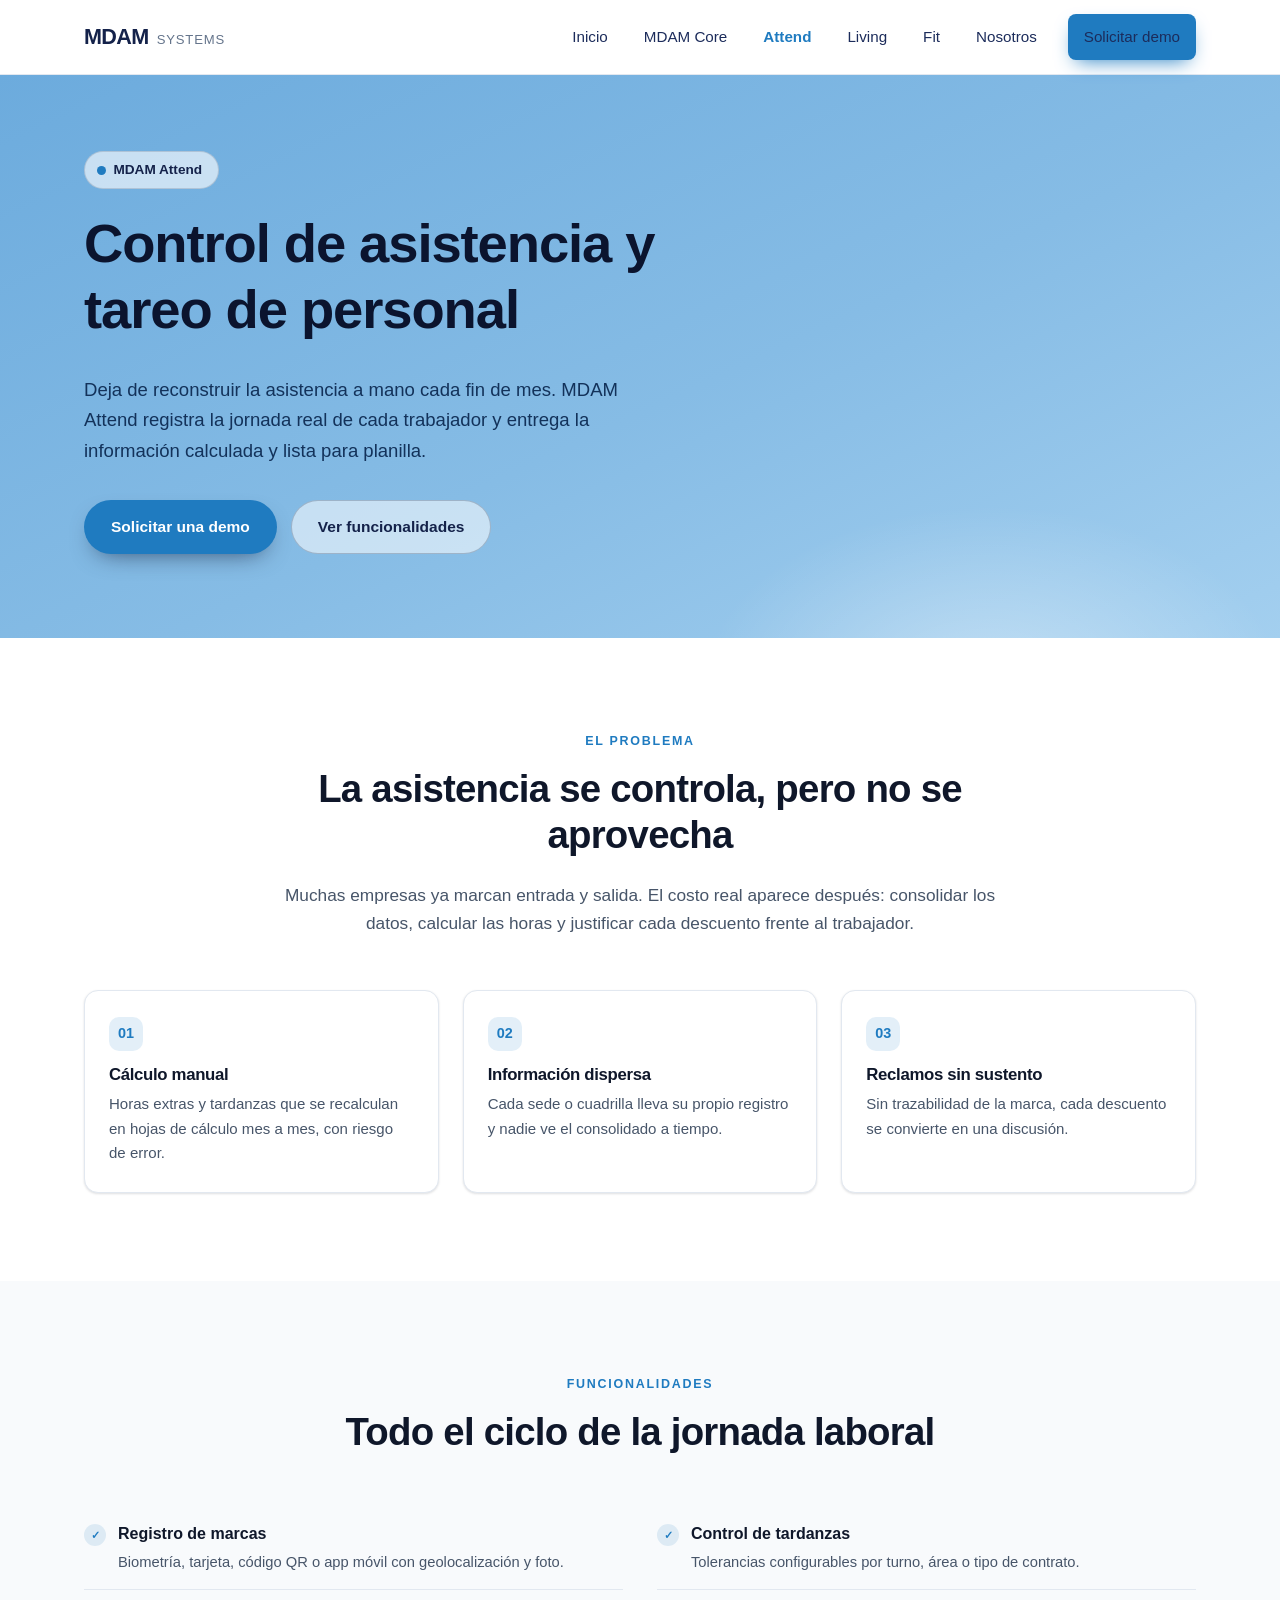
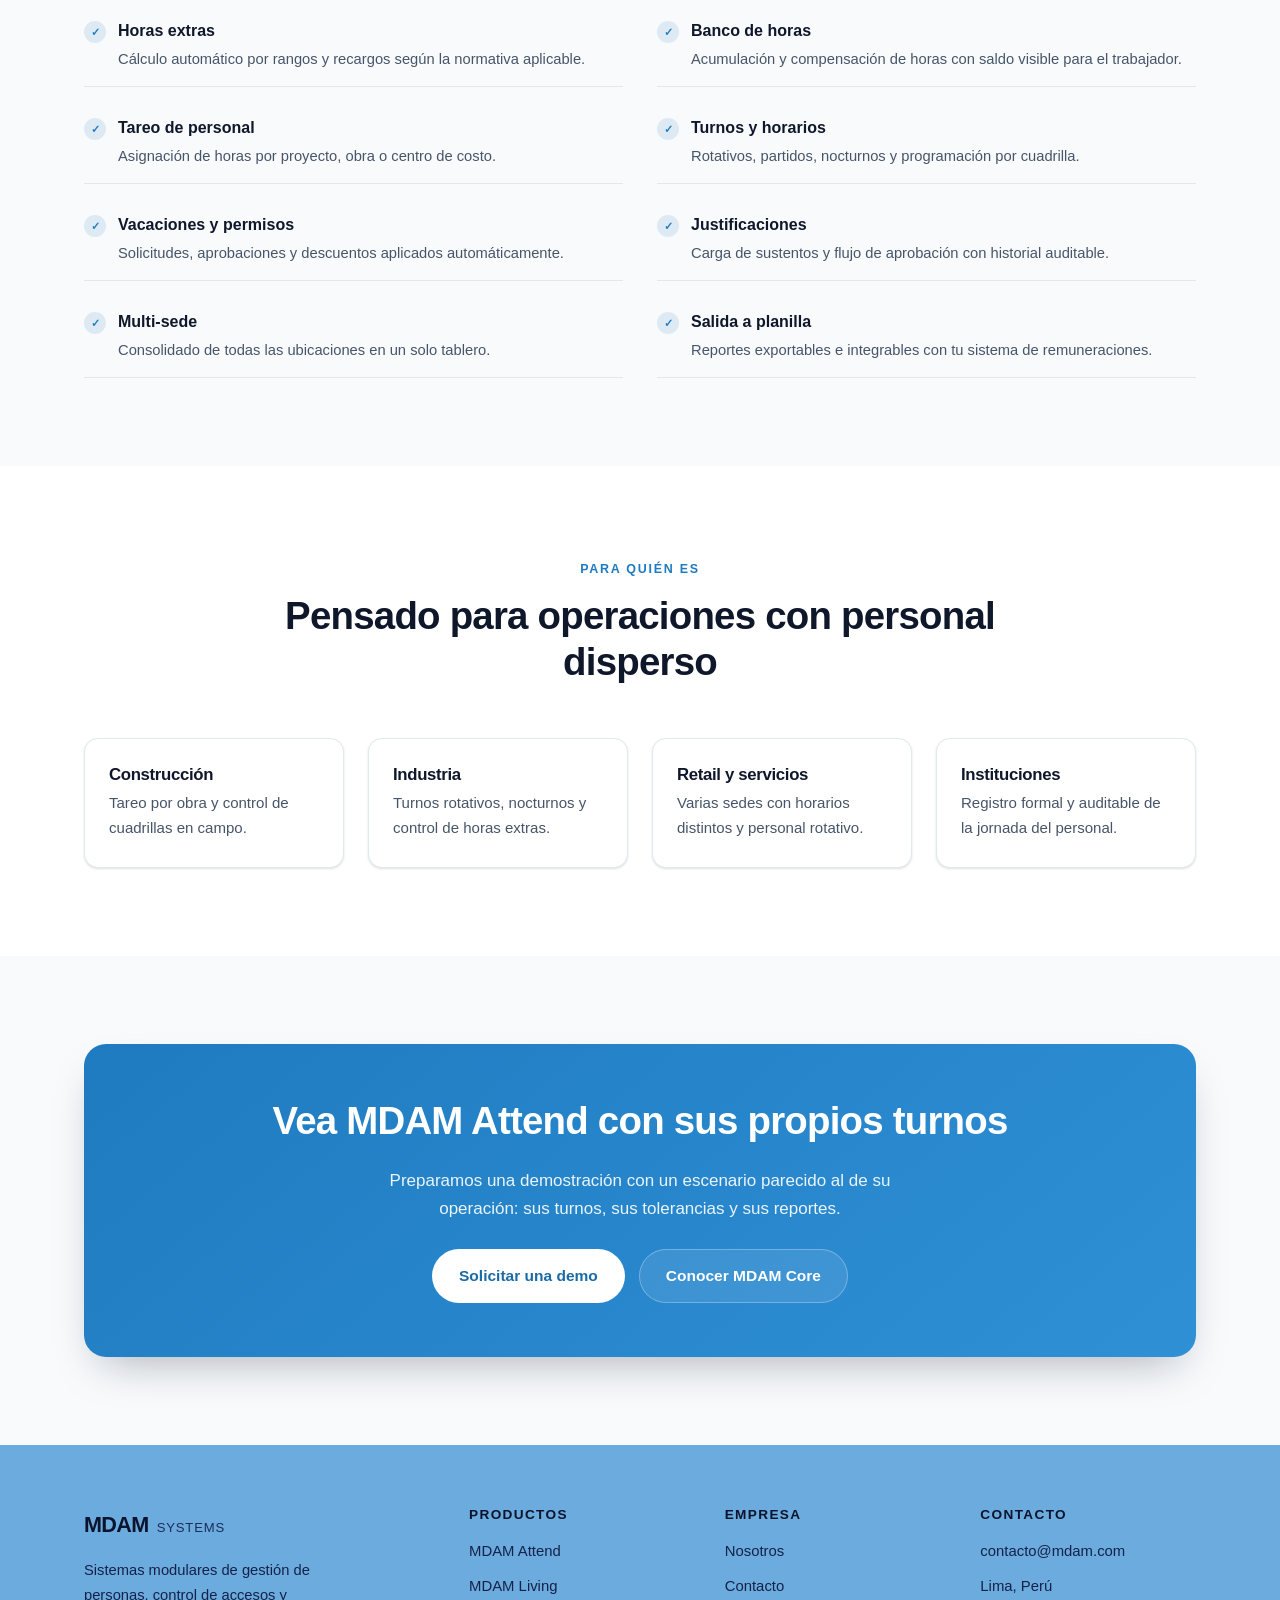
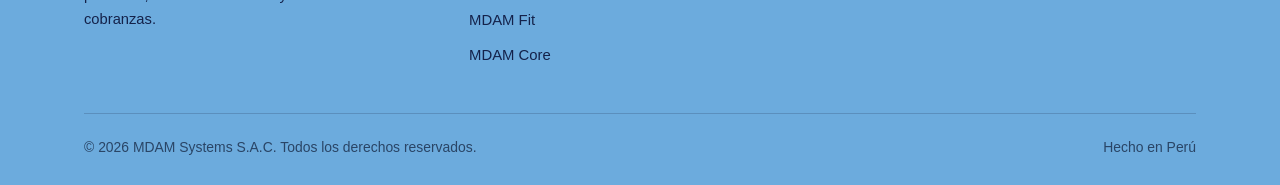
==== attend.html @ fefa6a02 "Sitio web inicial de MDAM Systems" ====
<!DOCTYPE html>
<html lang="es">
<head>
<meta charset="UTF-8">
<meta name="viewport" content="width=device-width, initial-scale=1">
<title>MDAM Attend | Control de asistencia y tareo de personal</title>
<meta name="description" content="MDAM Attend controla marcas, tardanzas, horas extras, banco de horas y tareo de personal, con reportes listos para planilla.">
<link rel="stylesheet" href="assets/css/styles.css">
</head>
<body class="theme-attend">

<header class="site-header">
  <div class="container">
    <a class="logo" href="index.html"><b>MDAM</b> <span>Systems</span></a>
    <button class="nav-toggle" type="button" aria-label="Abrir menú" aria-expanded="false"><span></span></button>
    <nav class="nav">
      <a href="index.html">Inicio</a>
      <a href="index.html#core">MDAM Core</a>
      <a href="attend.html" class="is-active">Attend</a>
      <a href="living.html">Living</a>
      <a href="fit.html">Fit</a>
      <a href="index.html#nosotros">Nosotros</a>
      <a class="btn btn--primary" href="contacto.html">Solicitar demo</a>
    </nav>
  </div>
</header>

<main>

  <section class="hero hero--product">
    <div class="container">
      <span class="hero__badge"><i></i> MDAM Attend</span>
      <h1>Control de asistencia y tareo de personal</h1>
      <p class="hero__lead">
        Deja de reconstruir la asistencia a mano cada fin de mes. MDAM Attend registra la
        jornada real de cada trabajador y entrega la información calculada y lista para planilla.
      </p>
      <div class="hero__actions">
        <a class="btn btn--primary" href="contacto.html">Solicitar una demo</a>
        <a class="btn btn--light" href="#funcionalidades">Ver funcionalidades</a>
      </div>
    </div>
  </section>

  <!-- PROBLEMA -->
  <section class="section">
    <div class="container">
      <div class="section-head reveal">
        <span class="eyebrow">El problema</span>
        <h2>La asistencia se controla, pero no se aprovecha</h2>
        <p>Muchas empresas ya marcan entrada y salida. El costo real aparece después: consolidar los datos, calcular las horas y justificar cada descuento frente al trabajador.</p>
      </div>

      <div class="grid grid--3">
        <div class="feature reveal">
          <span class="feature__num">01</span>
          <h3>Cálculo manual</h3>
          <p>Horas extras y tardanzas que se recalculan en hojas de cálculo mes a mes, con riesgo de error.</p>
        </div>
        <div class="feature reveal">
          <span class="feature__num">02</span>
          <h3>Información dispersa</h3>
          <p>Cada sede o cuadrilla lleva su propio registro y nadie ve el consolidado a tiempo.</p>
        </div>
        <div class="feature reveal">
          <span class="feature__num">03</span>
          <h3>Reclamos sin sustento</h3>
          <p>Sin trazabilidad de la marca, cada descuento se convierte en una discusión.</p>
        </div>
      </div>
    </div>
  </section>

  <!-- FUNCIONALIDADES -->
  <section class="section section--soft" id="funcionalidades">
    <div class="container">
      <div class="section-head reveal">
        <span class="eyebrow">Funcionalidades</span>
        <h2>Todo el ciclo de la jornada laboral</h2>
      </div>

      <ul class="fgrid reveal">
        <li><span class="tick">&#10003;</span><div><strong>Registro de marcas</strong><span>Biometría, tarjeta, código QR o app móvil con geolocalización y foto.</span></div></li>
        <li><span class="tick">&#10003;</span><div><strong>Control de tardanzas</strong><span>Tolerancias configurables por turno, área o tipo de contrato.</span></div></li>
        <li><span class="tick">&#10003;</span><div><strong>Horas extras</strong><span>Cálculo automático por rangos y recargos según la normativa aplicable.</span></div></li>
        <li><span class="tick">&#10003;</span><div><strong>Banco de horas</strong><span>Acumulación y compensación de horas con saldo visible para el trabajador.</span></div></li>
        <li><span class="tick">&#10003;</span><div><strong>Tareo de personal</strong><span>Asignación de horas por proyecto, obra o centro de costo.</span></div></li>
        <li><span class="tick">&#10003;</span><div><strong>Turnos y horarios</strong><span>Rotativos, partidos, nocturnos y programación por cuadrilla.</span></div></li>
        <li><span class="tick">&#10003;</span><div><strong>Vacaciones y permisos</strong><span>Solicitudes, aprobaciones y descuentos aplicados automáticamente.</span></div></li>
        <li><span class="tick">&#10003;</span><div><strong>Justificaciones</strong><span>Carga de sustentos y flujo de aprobación con historial auditable.</span></div></li>
        <li><span class="tick">&#10003;</span><div><strong>Multi-sede</strong><span>Consolidado de todas las ubicaciones en un solo tablero.</span></div></li>
        <li><span class="tick">&#10003;</span><div><strong>Salida a planilla</strong><span>Reportes exportables e integrables con tu sistema de remuneraciones.</span></div></li>
      </ul>
    </div>
  </section>

  <!-- PARA QUIÉN -->
  <section class="section">
    <div class="container">
      <div class="section-head reveal">
        <span class="eyebrow">Para quién es</span>
        <h2>Pensado para operaciones con personal disperso</h2>
      </div>

      <div class="grid grid--4">
        <div class="feature reveal"><h3>Construcción</h3><p>Tareo por obra y control de cuadrillas en campo.</p></div>
        <div class="feature reveal"><h3>Industria</h3><p>Turnos rotativos, nocturnos y control de horas extras.</p></div>
        <div class="feature reveal"><h3>Retail y servicios</h3><p>Varias sedes con horarios distintos y personal rotativo.</p></div>
        <div class="feature reveal"><h3>Instituciones</h3><p>Registro formal y auditable de la jornada del personal.</p></div>
      </div>
    </div>
  </section>

  <section class="section section--soft">
    <div class="container">
      <div class="cta reveal">
        <h2>Vea MDAM Attend con sus propios turnos</h2>
        <p>Preparamos una demostración con un escenario parecido al de su operación: sus turnos, sus tolerancias y sus reportes.</p>
        <div class="cta__actions">
          <a class="btn btn--white" href="contacto.html">Solicitar una demo</a>
          <a class="btn btn--light" href="index.html#core">Conocer MDAM Core</a>
        </div>
      </div>
    </div>
  </section>

</main>

<footer class="site-footer">
  <div class="container">
    <div class="footer__grid">
      <div class="footer__brand">
        <a class="logo" href="index.html"><b>MDAM</b> <span>Systems</span></a>
        <p>Sistemas modulares de gestión de personas, control de accesos y cobranzas.</p>
      </div>
      <div>
        <h4>Productos</h4>
        <ul>
          <li><a href="attend.html">MDAM Attend</a></li>
          <li><a href="living.html">MDAM Living</a></li>
          <li><a href="fit.html">MDAM Fit</a></li>
          <li><a href="index.html#core">MDAM Core</a></li>
        </ul>
      </div>
      <div>
        <h4>Empresa</h4>
        <ul>
          <li><a href="index.html#nosotros">Nosotros</a></li>
          <li><a href="contacto.html">Contacto</a></li>
        </ul>
      </div>
      <div>
        <h4>Contacto</h4>
        <ul>
          <li><a href="mailto:contacto@mdam.com">contacto@mdam.com</a></li>
          <li>Lima, Perú</li>
        </ul>
      </div>
    </div>
    <div class="footer__bottom">
      <span>&copy; <span data-year>2026</span> MDAM Systems S.A.C. Todos los derechos reservados.</span>
      <span>Hecho en Perú</span>
    </div>
  </div>
</footer>

<script src="assets/js/main.js"></script>
</body>
</html>
---- assets/css/styles.css ----
/* ==========================================================
   MDAM Systems - Hoja de estilos principal
   ========================================================== */

:root {
  /* Marca - paleta Manchester City (sky blue, navy, gold) */
  --navy-900: #0b142e;   /* navy profundo: hero y footer */
  --navy-800: #14224a;
  --navy-700: #1c2c5b;   /* navy oficial */
  --navy-600: #2a3f7a;

  --sky-400: #6cabdd;    /* sky blue oficial */
  --sky-500: #3f92cf;
  --sky-600: #1f7bc0;    /* version legible sobre blanco */
  --gold-400: #ffc659;   /* dorado oficial */
  --gold-600: #c8901a;

  /* Base celeste: fondos de hero y footer */
  --sky-deep: #6cabdd;   /* celeste oficial */
  --sky-mid:  #86bce5;
  --sky-soft: #a3cfef;

  /* Azul de marca: el mismo del boton "Solicitar demo" */
  --brand:    #1f7bc0;
  --brand-2:  #2f90d6;
  --brand-dk: #1a6aa6;

  /* Acento por vertical (se sobreescribe en cada producto) */
  --accent: #1f7bc0;
  --accent-soft: rgba(31, 123, 192, 0.12);
  --accent-2: #6cabdd;

  /* Neutros */
  --ink: #0f172a;
  --body: #475569;
  --muted: #64748b;
  --line: #e2e8f0;
  --bg: #ffffff;
  --bg-soft: #f8fafc;
  --bg-alt: #f1f5f9;

  /* Sistema */
  --radius: 14px;
  --radius-lg: 22px;
  --shadow-sm: 0 1px 2px rgba(15, 23, 42, .06), 0 1px 3px rgba(15, 23, 42, .08);
  --shadow-md: 0 4px 6px -1px rgba(15, 23, 42, .07), 0 10px 20px -6px rgba(15, 23, 42, .12);
  --shadow-lg: 0 20px 45px -18px rgba(15, 23, 42, .35);
  --container: 1160px;
  --header-h: 74px;
  --font: "Segoe UI", -apple-system, BlinkMacSystemFont, "Helvetica Neue", Arial, sans-serif;
}

/* Temas por producto */
body.theme-attend { --accent: #1f7bc0; --accent-2: #6cabdd; --accent-soft: rgba(31,123,192,.12); }  /* sky  */
body.theme-living { --accent: #3f5da8; --accent-2: #8fb4e8; --accent-soft: rgba(63,93,168,.12); }   /* navy */
body.theme-fit    { --accent: #c8901a; --accent-2: #ffc659; --accent-soft: rgba(200,144,26,.14); }  /* gold */

/* ---------- Reset ---------- */
*, *::before, *::after { box-sizing: border-box; }
html { scroll-behavior: smooth; -webkit-text-size-adjust: 100%; }
body {
  margin: 0;
  font-family: var(--font);
  font-size: 17px;
  line-height: 1.65;
  color: var(--body);
  background: var(--bg);
  -webkit-font-smoothing: antialiased;
}
img { max-width: 100%; display: block; }
a { color: var(--accent); text-decoration: none; }
a:hover { text-decoration: underline; }
h1, h2, h3, h4 { color: var(--ink); line-height: 1.2; margin: 0 0 .6em; font-weight: 700; letter-spacing: -.02em; }
h1 { font-size: clamp(2.1rem, 5vw, 3.4rem); }
h2 { font-size: clamp(1.7rem, 3.6vw, 2.4rem); }
h3 { font-size: 1.2rem; }
p  { margin: 0 0 1.1em; }
ul { margin: 0; padding: 0; list-style: none; }

/* ---------- Layout ---------- */
.container { width: 100%; max-width: var(--container); margin-inline: auto; padding-inline: 24px; }
.section { padding: 88px 0; }
.section--soft { background: var(--bg-soft); }
.section--alt  { background: var(--bg-alt); }
.section--dark { background: var(--brand); color: #eaf4fc; }
.section--dark h2, .section--dark h3 { color: #fff; }

.section-head { max-width: 720px; margin: 0 auto 52px; text-align: center; }
.section-head p { font-size: 1.08rem; margin-bottom: 0; }
.section-head--left { margin-inline: 0; text-align: left; }

.eyebrow {
  display: inline-block;
  font-size: .78rem;
  font-weight: 700;
  letter-spacing: .14em;
  text-transform: uppercase;
  color: var(--accent);
  margin-bottom: 14px;
}
.section--dark .eyebrow { color: var(--accent-2); }

/* ---------- Botones ---------- */
.btn {
  display: inline-flex;
  align-items: center;
  justify-content: center;
  gap: .5em;
  padding: 13px 26px;
  border: 1px solid transparent;
  border-radius: 999px;
  font-size: .97rem;
  font-weight: 600;
  font-family: inherit;
  cursor: pointer;
  transition: transform .15s ease, box-shadow .15s ease, background .15s ease, color .15s ease;
  text-decoration: none;
  white-space: nowrap;
}
.btn:hover { text-decoration: none; transform: translateY(-1px); }
.btn--primary { background: var(--accent); color: #fff; box-shadow: 0 8px 20px -8px var(--accent); }
.btn--primary:hover { box-shadow: 0 12px 26px -8px var(--accent); color: #fff; }
.btn--ghost { background: transparent; color: var(--ink); border-color: var(--line); }
.btn--ghost:hover { border-color: var(--accent); color: var(--accent); }
.btn--light { background: rgba(255,255,255,.1); color: #fff; border-color: rgba(255,255,255,.28); }
.btn--light:hover { background: rgba(255,255,255,.18); color: #fff; }
.btn--white { background: #fff; color: var(--navy-800); }
.btn--white:hover { color: var(--navy-800); }

/* ---------- Header ---------- */
.site-header {
  position: sticky;
  top: 0;
  z-index: 60;
  background: rgba(255,255,255,.9);
  backdrop-filter: blur(12px);
  border-bottom: 1px solid var(--line);
}
.site-header .container {
  height: var(--header-h);
  display: flex;
  align-items: center;
  justify-content: space-between;
  gap: 20px;
}
.logo { display: inline-flex; align-items: baseline; gap: .38em; font-size: 1.35rem; text-decoration: none; }
.logo:hover { text-decoration: none; }
.logo b { color: var(--navy-800); font-weight: 800; letter-spacing: -.03em; }
.logo span { color: var(--muted); font-weight: 500; font-size: .82rem; letter-spacing: .06em; text-transform: uppercase; }

.nav { display: flex; align-items: center; gap: 6px; }
.nav a {
  padding: 9px 15px;
  border-radius: 8px;
  color: var(--navy-700);
  font-size: .95rem;
  font-weight: 500;
  text-decoration: none;
}
.nav a:hover { background: var(--bg-alt); color: var(--accent); text-decoration: none; }
.nav a.is-active { color: var(--accent); font-weight: 600; }
.nav .btn { margin-left: 10px; }

.nav-toggle {
  display: none;
  width: 44px; height: 44px;
  border: 1px solid var(--line);
  border-radius: 10px;
  background: #fff;
  cursor: pointer;
  padding: 0;
  position: relative;
}
.nav-toggle span,
.nav-toggle span::before,
.nav-toggle span::after {
  content: "";
  position: absolute;
  left: 50%; transform: translateX(-50%);
  width: 20px; height: 2px;
  background: var(--navy-800);
  border-radius: 2px;
  transition: transform .2s ease, opacity .2s ease;
}
.nav-toggle span { top: 50%; margin-top: -1px; }
.nav-toggle span::before { top: -6px; left: 0; transform: none; }
.nav-toggle span::after  { top:  6px; left: 0; transform: none; }
.nav-toggle.is-open span { background: transparent; }
.nav-toggle.is-open span::before { transform: translateY(6px) rotate(45deg); }
.nav-toggle.is-open span::after  { transform: translateY(-6px) rotate(-45deg); }

/* ---------- Hero ---------- */
.hero {
  position: relative;
  background: linear-gradient(155deg, var(--sky-deep) 0%, var(--sky-mid) 55%, var(--sky-soft) 100%);
  color: var(--navy-800);
  padding: 96px 0 104px;
  overflow: hidden;
}
.hero::after {
  content: "";
  position: absolute;
  inset: auto -10% -55% 45%;
  height: 520px;
  background: radial-gradient(closest-side, rgba(255,255,255,.38), transparent 70%);
  pointer-events: none;
}
/* Sobre celeste claro el texto va en navy: el blanco no se lee */
.hero h1 { color: var(--navy-900); }
.hero .eyebrow { color: var(--navy-700); }
.hero .btn--primary { background: var(--brand); color: #fff; box-shadow: 0 10px 24px -12px rgba(11,20,46,.7); }
.hero .btn--primary:hover { background: var(--brand-dk); color: #fff; }
.hero .btn--light { background: rgba(255,255,255,.55); border-color: rgba(11,20,46,.22); color: var(--navy-800); }
.hero .btn--light:hover { background: #fff; color: var(--navy-900); }
.hero .container { position: relative; z-index: 1; }
.hero h1 { max-width: 15ch; }
.hero__lead { font-size: 1.16rem; max-width: 56ch; color: #13325a; }
.hero__actions { display: flex; flex-wrap: wrap; gap: 14px; margin-top: 34px; }
.hero__grid { display: grid; grid-template-columns: 1.1fr .9fr; gap: 56px; align-items: center; }
.hero__tags { display: flex; flex-wrap: wrap; gap: 10px; margin-top: 40px; }
.hero__tags li {
  font-size: .84rem;
  padding: 7px 14px;
  border: 1px solid rgba(11,20,46,.16);
  border-radius: 999px;
  color: var(--navy-800);
  background: rgba(255,255,255,.5);
}

.hero--product { padding: 76px 0 84px; }
.hero--product h1 { max-width: 20ch; }
.hero__badge {
  display: inline-flex; align-items: center; gap: .55em;
  padding: 7px 16px 7px 12px;
  border-radius: 999px;
  background: rgba(255,255,255,.62);
  border: 1px solid rgba(11,20,46,.14);
  font-size: .85rem; font-weight: 700; color: var(--navy-800);
  margin-bottom: 22px;
}
.hero__badge i { width: 9px; height: 9px; border-radius: 50%; background: var(--accent); }

/* ---------- Diagrama del núcleo ---------- */
.core { display: grid; gap: 0; }
.core__node {
  max-width: 560px;
  margin: 0 auto;
  background: linear-gradient(140deg, var(--brand), var(--brand-2));
  color: #fff;
  border-radius: var(--radius-lg);
  padding: 30px 34px;
  text-align: center;
  box-shadow: var(--shadow-lg);
}
.core__node h3 { color: #fff; margin-bottom: .35em; font-size: 1.45rem; }
.core__node p { color: #e8f3fb; margin: 0; font-size: .97rem; }
.core__stack { display: flex; flex-wrap: wrap; justify-content: center; gap: 8px; margin-top: 20px; }
.core__stack li {
  font-size: .78rem; padding: 5px 12px; border-radius: 999px;
  background: rgba(255,255,255,.18); color: #fff;
}
.core__connector { height: 46px; position: relative; }
.core__connector::before {
  content: ""; position: absolute; left: 50%; top: 0; bottom: 0;
  width: 2px; background: var(--line); transform: translateX(-50%);
}
.core__branches { display: grid; grid-template-columns: repeat(3, 1fr); gap: 24px; position: relative; }
.core__branches::before {
  content: ""; position: absolute; top: -24px; left: 16.6%; right: 16.6%;
  height: 2px; background: var(--line);
}

/* ---------- Tarjetas de producto ---------- */
.pcard {
  position: relative;
  display: flex; flex-direction: column;
  background: #fff;
  border: 1px solid var(--line);
  border-radius: var(--radius-lg);
  padding: 32px 28px 28px;
  box-shadow: var(--shadow-sm);
  transition: transform .18s ease, box-shadow .18s ease, border-color .18s ease;
  overflow: hidden;
}
.pcard::before {
  content: ""; position: absolute; inset: 0 0 auto 0; height: 4px; background: var(--c, var(--accent));
}
.pcard:hover { transform: translateY(-4px); box-shadow: var(--shadow-md); border-color: transparent; }
.pcard__icon {
  width: 48px; height: 48px; border-radius: 13px;
  display: grid; place-items: center;
  background: color-mix(in srgb, var(--c, var(--accent)) 12%, #fff);
  color: var(--c, var(--accent));
  margin-bottom: 18px;
}
.pcard__icon svg { width: 24px; height: 24px; stroke: currentColor; fill: none; stroke-width: 1.9; }
.pcard h3 { margin-bottom: .2em; }
.pcard__sub { font-size: .88rem; color: var(--c, var(--accent)); font-weight: 600; margin-bottom: 1em; }
.pcard p { font-size: .96rem; }
.pcard__list { margin: 4px 0 22px; display: grid; gap: 8px; }
.pcard__list li { font-size: .92rem; padding-left: 22px; position: relative; color: var(--body); }
.pcard__list li::before {
  content: ""; position: absolute; left: 0; top: .55em;
  width: 8px; height: 8px; border-radius: 50%;
  background: color-mix(in srgb, var(--c, var(--accent)) 35%, #fff);
  border: 2px solid var(--c, var(--accent));
}
.pcard__link { margin-top: auto; font-weight: 600; font-size: .95rem; color: var(--c, var(--accent)); }

/* ---------- Grillas genéricas ---------- */
.grid { display: grid; gap: 24px; }
.grid--2 { grid-template-columns: repeat(2, 1fr); }
.grid--3 { grid-template-columns: repeat(3, 1fr); }
.grid--4 { grid-template-columns: repeat(4, 1fr); }

.feature {
  background: #fff;
  border: 1px solid var(--line);
  border-radius: var(--radius);
  padding: 26px 24px;
  box-shadow: var(--shadow-sm);
}
.feature h3 { font-size: 1.05rem; margin-bottom: .4em; }
.feature p { font-size: .94rem; margin: 0; }
.feature__num {
  display: inline-grid; place-items: center;
  width: 34px; height: 34px; border-radius: 10px;
  background: var(--accent-soft); color: var(--accent);
  font-weight: 700; font-size: .9rem; margin-bottom: 14px;
}

/* Lista de funcionalidades */
.fgrid { display: grid; grid-template-columns: repeat(2, 1fr); gap: 14px 34px; }
.fgrid li {
  display: flex; gap: 12px; align-items: flex-start;
  padding: 14px 0; border-bottom: 1px solid var(--line);
  font-size: .97rem;
}
.fgrid li strong { display: block; color: var(--ink); font-size: 1rem; margin-bottom: 2px; }
.fgrid li span { color: var(--body); font-size: .92rem; }
.fgrid .tick {
  flex: 0 0 auto; width: 22px; height: 22px; border-radius: 50%;
  background: var(--accent-soft); color: var(--accent);
  display: grid; place-items: center; margin-top: 3px;
  font-size: .7rem; font-weight: 700;
}

/* ---------- Socios ---------- */
.person { text-align: center; }
.person__avatar {
  width: 92px; height: 92px; margin: 0 auto 16px;
  border-radius: 50%;
  display: grid; place-items: center;
  background: linear-gradient(140deg, var(--brand), var(--brand-2));
  color: #fff; font-size: 1.6rem; font-weight: 700; letter-spacing: -.02em;
}
.person h3 { font-size: 1.08rem; margin-bottom: .15em; }
.person p { font-size: .9rem; color: var(--muted); margin: 0; }

/* ---------- Franja CTA ---------- */
.cta {
  background: linear-gradient(140deg, var(--brand), var(--brand-2));
  border-radius: var(--radius-lg);
  padding: 54px 48px;
  text-align: center;
  color: #eaf4fc;
  box-shadow: var(--shadow-lg);
}
.cta .btn--white { color: var(--brand-dk); }
.cta h2 { color: #fff; }
.cta p { max-width: 54ch; margin-inline: auto; }
.cta__actions { display: flex; flex-wrap: wrap; gap: 14px; justify-content: center; margin-top: 26px; }

/* ---------- Formulario ---------- */
.form { display: grid; gap: 18px; }
.field { display: grid; gap: 7px; }
.field label { font-size: .89rem; font-weight: 600; color: var(--ink); }
.field input, .field select, .field textarea {
  width: 100%;
  padding: 12px 14px;
  border: 1px solid var(--line);
  border-radius: 10px;
  font: inherit;
  font-size: .96rem;
  color: var(--ink);
  background: #fff;
  transition: border-color .15s ease, box-shadow .15s ease;
}
.field input:focus, .field select:focus, .field textarea:focus {
  outline: none;
  border-color: var(--accent);
  box-shadow: 0 0 0 3px var(--accent-soft);
}
.field textarea { min-height: 130px; resize: vertical; }
.form__row { display: grid; grid-template-columns: 1fr 1fr; gap: 18px; }
.form__note { font-size: .84rem; color: var(--muted); margin: 0; }

.info-list { display: grid; gap: 22px; }
.info-list li { display: flex; gap: 14px; align-items: flex-start; }
.info-list strong { display: block; color: var(--ink); font-size: .95rem; }
.info-list span { font-size: .95rem; }
.info-list .ico {
  flex: 0 0 auto; width: 40px; height: 40px; border-radius: 11px;
  background: var(--accent-soft); color: var(--accent);
  display: grid; place-items: center;
}
.info-list .ico svg { width: 20px; height: 20px; stroke: currentColor; fill: none; stroke-width: 1.9; }

/* ---------- Footer ---------- */
.site-footer { background: var(--sky-deep); color: var(--navy-800); padding: 62px 0 26px; font-size: .93rem; }
.site-footer h4 { color: var(--navy-900); font-size: .85rem; letter-spacing: .1em; text-transform: uppercase; margin-bottom: 16px; }
.site-footer a { color: var(--navy-800); }
.site-footer a:hover { color: var(--navy-900); }
.footer__grid { display: grid; grid-template-columns: 1.6fr 1fr 1fr 1fr; gap: 40px; }
.footer__grid ul { display: grid; gap: 10px; }
.footer__brand .logo b { color: var(--navy-900); }
.footer__brand .logo span { color: var(--navy-700); }
.footer__brand p { margin-top: 16px; max-width: 34ch; font-size: .92rem; }
.footer__bottom {
  margin-top: 46px; padding-top: 22px;
  border-top: 1px solid rgba(11,20,46,.18);
  display: flex; flex-wrap: wrap; gap: 12px; justify-content: space-between;
  font-size: .87rem; color: rgba(11,20,46,.68);
}

/* ---------- Animación de entrada ---------- */
.reveal { opacity: 0; transform: translateY(18px); transition: opacity .5s ease, transform .5s ease; }
.reveal.is-visible { opacity: 1; transform: none; }

/* ---------- Responsive ---------- */
@media (max-width: 980px) {
  .hero__grid { grid-template-columns: 1fr; gap: 40px; }
  .grid--4 { grid-template-columns: repeat(2, 1fr); }
  .footer__grid { grid-template-columns: 1fr 1fr; gap: 32px; }
}

@media (max-width: 860px) {
  .nav-toggle { display: block; }
  .nav {
    position: fixed;
    inset: var(--header-h) 0 auto 0;
    flex-direction: column;
    align-items: stretch;
    gap: 4px;
    background: #fff;
    border-bottom: 1px solid var(--line);
    padding: 16px 24px 26px;
    box-shadow: var(--shadow-md);
    display: none;
  }
  .nav.is-open { display: flex; }
  .nav a { padding: 12px 10px; font-size: 1rem; }
  .nav .btn { margin: 8px 0 0; }

  .section { padding: 62px 0; }
  .grid--2, .grid--3, .grid--4 { grid-template-columns: 1fr; }
  .core__branches { grid-template-columns: 1fr; }
  .core__branches::before { display: none; }
  .core__connector { height: 28px; }
  .fgrid { grid-template-columns: 1fr; }
  .form__row { grid-template-columns: 1fr; }
  .cta { padding: 40px 26px; }
  .footer__grid { grid-template-columns: 1fr; }
}

@media (prefers-reduced-motion: reduce) {
  html { scroll-behavior: auto; }
  .reveal { opacity: 1; transform: none; transition: none; }
  .btn:hover, .pcard:hover { transform: none; }
}
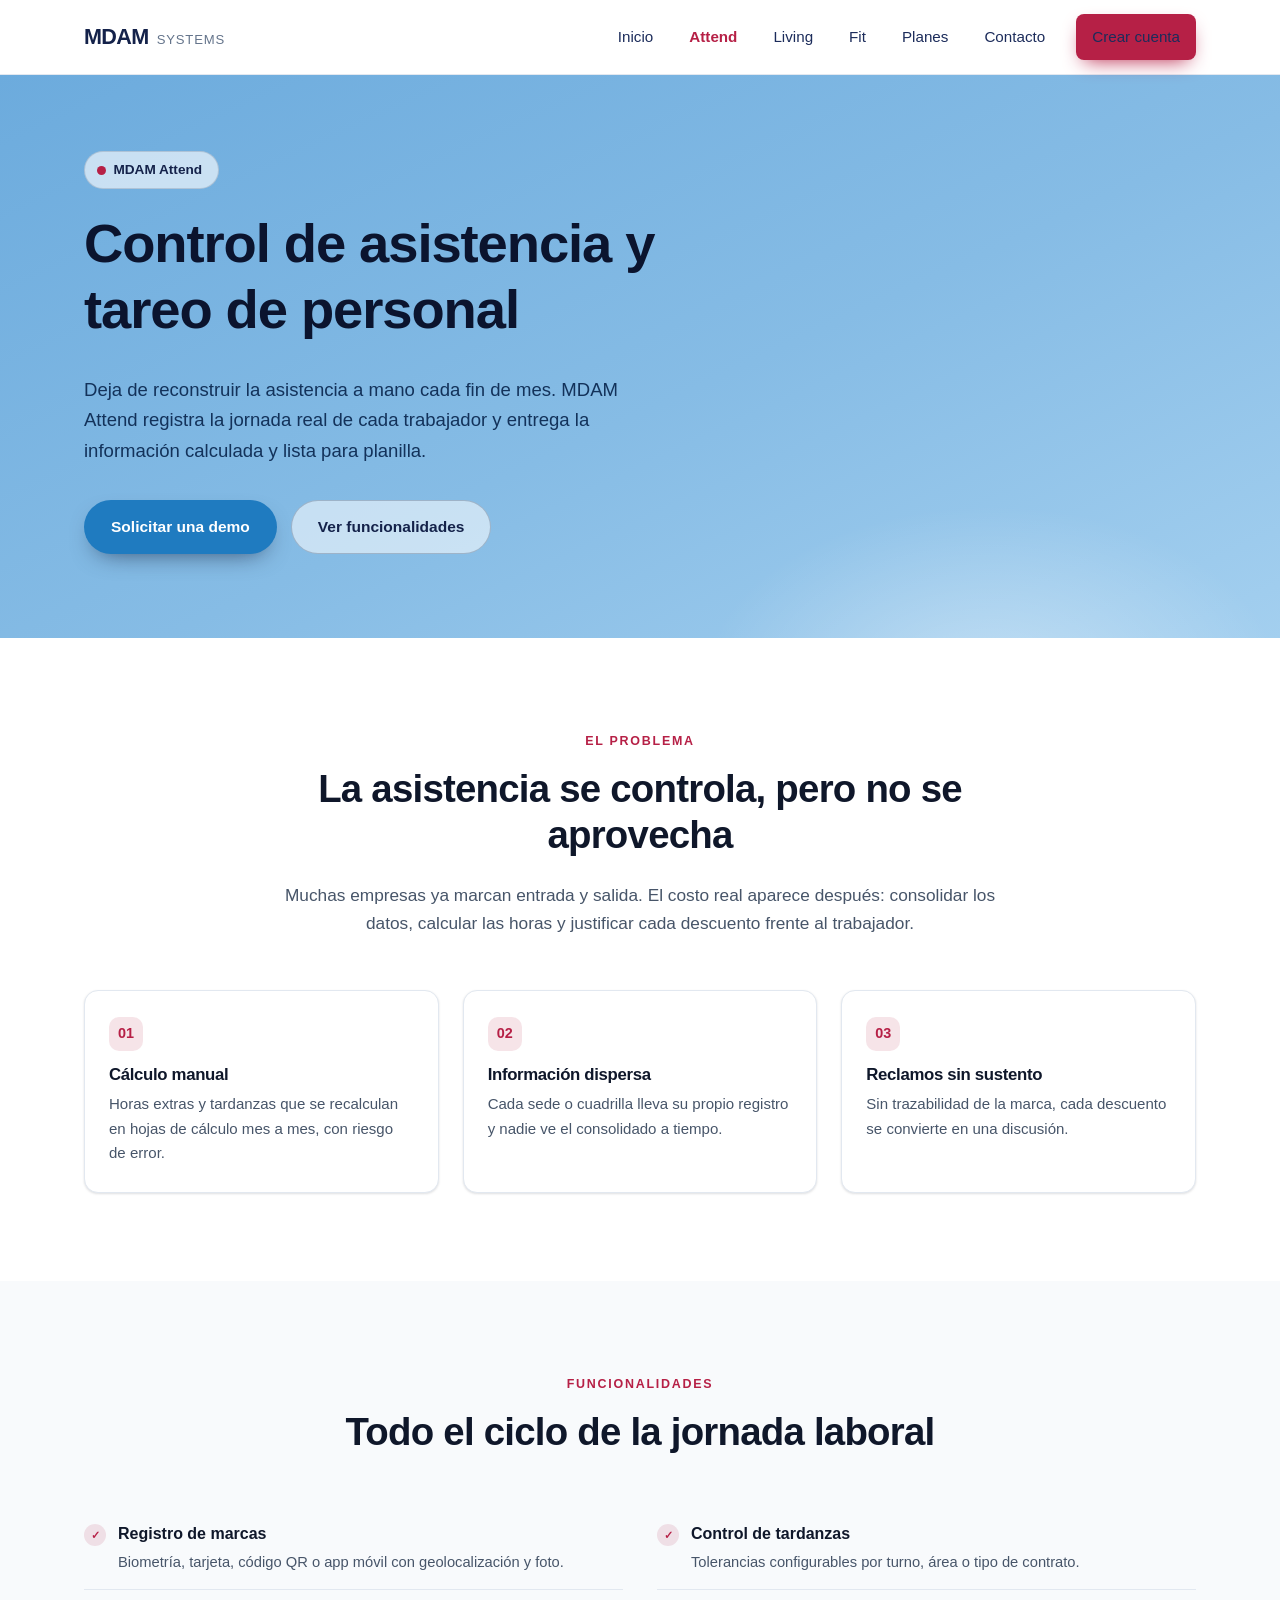
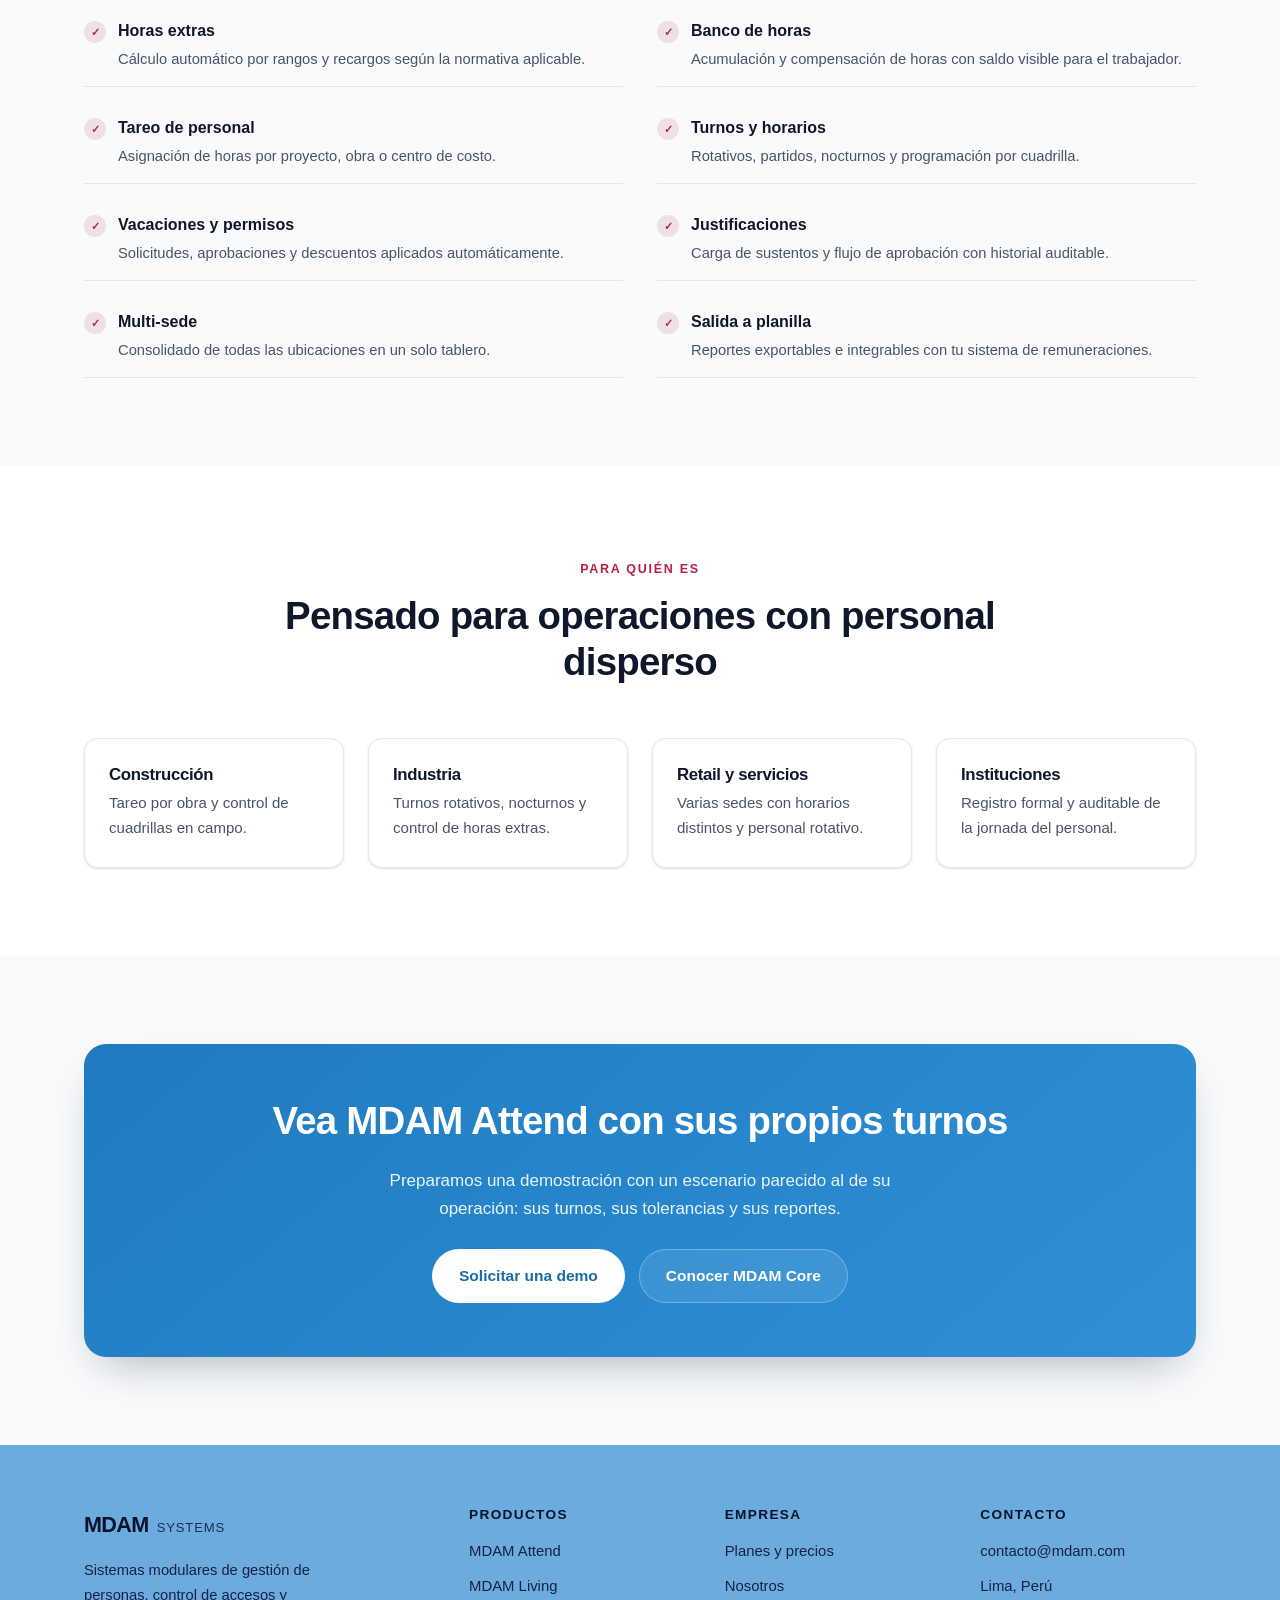
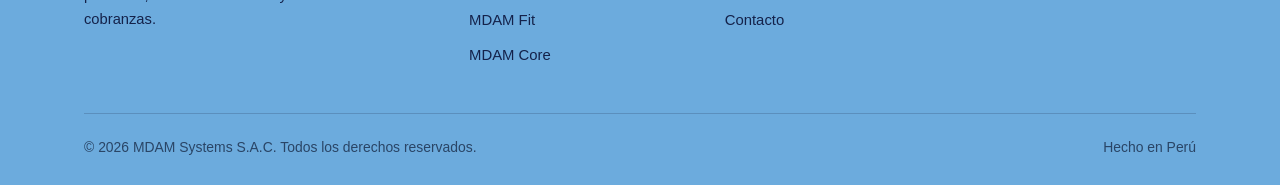
==== commit 895792ca: "Embudo de adquisicion: planes y registro (prototipo)" ====
--- a/attend.html
+++ b/attend.html
@@ -15,12 +15,12 @@
     <button class="nav-toggle" type="button" aria-label="Abrir menú" aria-expanded="false"><span></span></button>
     <nav class="nav">
       <a href="index.html">Inicio</a>
-      <a href="index.html#core">MDAM Core</a>
       <a href="attend.html" class="is-active">Attend</a>
       <a href="living.html">Living</a>
       <a href="fit.html">Fit</a>
-      <a href="index.html#nosotros">Nosotros</a>
-      <a class="btn btn--primary" href="contacto.html">Solicitar demo</a>
+      <a href="planes.html">Planes</a>
+      <a href="contacto.html">Contacto</a>
+      <a class="btn btn--primary" href="registro.html">Crear cuenta</a>
     </nav>
   </div>
 </header>
@@ -145,6 +145,7 @@
       <div>
         <h4>Empresa</h4>
         <ul>
+          <li><a href="planes.html">Planes y precios</a></li>
           <li><a href="index.html#nosotros">Nosotros</a></li>
           <li><a href="contacto.html">Contacto</a></li>
         </ul>
--- a/assets/css/styles.css
+++ b/assets/css/styles.css
@@ -51,7 +51,7 @@
 }
 
 /* Temas por producto */
-body.theme-attend { --accent: #1f7bc0; --accent-2: #6cabdd; --accent-soft: rgba(31,123,192,.12); }  /* sky  */
+body.theme-attend { --accent: #b62046; --accent-2: #d45e7b; --accent-soft: rgba(182,32,70,.12); }   /* guinda */
 body.theme-living { --accent: #3f5da8; --accent-2: #8fb4e8; --accent-soft: rgba(63,93,168,.12); }   /* navy */
 body.theme-fit    { --accent: #c8901a; --accent-2: #ffc659; --accent-soft: rgba(200,144,26,.14); }  /* gold */
 
@@ -468,3 +468,233 @@
   .reveal { opacity: 1; transform: none; transition: none; }
   .btn:hover, .pcard:hover { transform: none; }
 }
+
+/* ==========================================================
+   EMBUDO DE ADQUISICION  (planes.html / registro.html)
+   ========================================================== */
+
+/* ---------- Conmutador mensual / anual ---------- */
+.switch {
+  display: inline-flex;
+  align-items: center;
+  gap: 4px;
+  padding: 5px;
+  border: 1px solid var(--line);
+  border-radius: 999px;
+  background: #fff;
+  margin: 0 auto 8px;
+}
+.switch button {
+  border: 0;
+  background: transparent;
+  font: inherit;
+  font-size: .92rem;
+  font-weight: 600;
+  color: var(--muted);
+  padding: 9px 20px;
+  border-radius: 999px;
+  cursor: pointer;
+  transition: background .15s ease, color .15s ease;
+}
+.switch button.is-active { background: var(--accent); color: #fff; }
+.switch .tag-save {
+  font-size: .72rem;
+  font-weight: 700;
+  color: var(--gold-600);
+  background: rgba(200,144,26,.14);
+  padding: 2px 8px;
+  border-radius: 999px;
+  margin-left: 6px;
+}
+
+/* ---------- Tarjeta de plan ---------- */
+.plans { display: grid; grid-template-columns: repeat(3, 1fr); gap: 24px; align-items: start; }
+
+.plan {
+  position: relative;
+  display: flex;
+  flex-direction: column;
+  background: #fff;
+  border: 1px solid var(--line);
+  border-radius: var(--radius-lg);
+  padding: 32px 28px;
+  box-shadow: var(--shadow-sm);
+  transition: transform .18s ease, box-shadow .18s ease;
+}
+.plan:hover { transform: translateY(-3px); box-shadow: var(--shadow-md); }
+.plan--destacado {
+  border-color: var(--accent);
+  box-shadow: 0 0 0 1px var(--accent), var(--shadow-md);
+}
+.plan__flag {
+  position: absolute;
+  top: -13px; left: 50%; transform: translateX(-50%);
+  background: var(--accent);
+  color: #fff;
+  font-size: .72rem;
+  font-weight: 700;
+  letter-spacing: .08em;
+  text-transform: uppercase;
+  padding: 5px 16px;
+  border-radius: 999px;
+  white-space: nowrap;
+}
+.plan h3 { font-size: 1.3rem; margin-bottom: .25em; }
+.plan__resumen { font-size: .93rem; color: var(--muted); min-height: 3em; margin-bottom: 20px; }
+
+.plan__precio { display: flex; align-items: baseline; gap: .3em; margin-bottom: 4px; }
+.plan__precio .monto { font-size: 2.5rem; font-weight: 800; color: var(--ink); letter-spacing: -.03em; }
+.plan__precio .moneda { font-size: 1.1rem; font-weight: 700; color: var(--body); }
+.plan__precio .periodo { font-size: .92rem; color: var(--muted); }
+.plan__precio .cotizar { font-size: 1.6rem; font-weight: 700; color: var(--ink); }
+.plan__nota { font-size: .8rem; color: var(--muted); min-height: 1.4em; margin-bottom: 22px; }
+
+.plan .btn { width: 100%; margin-bottom: 24px; }
+
+.plan__limites {
+  display: grid; gap: 9px;
+  padding: 16px 0 18px;
+  border-top: 1px solid var(--line);
+  border-bottom: 1px solid var(--line);
+  margin-bottom: 18px;
+}
+.plan__limites div { display: flex; justify-content: space-between; gap: 12px; font-size: .89rem; }
+.plan__limites dt { color: var(--muted); }
+.plan__limites dd { margin: 0; font-weight: 700; color: var(--ink); }
+
+.plan__features { display: grid; gap: 9px; }
+.plan__features li { font-size: .91rem; padding-left: 26px; position: relative; }
+.plan__features li::before {
+  content: "✓";
+  position: absolute; left: 0; top: -1px;
+  color: var(--accent); font-weight: 700;
+}
+.plan__features li.no { color: var(--muted); }
+.plan__features li.no::before { content: "—"; color: var(--line); }
+
+/* ---------- Asistente de registro ---------- */
+.wizard { max-width: 760px; margin: 0 auto; }
+
+.steps { display: flex; gap: 0; margin-bottom: 40px; }
+.steps li {
+  flex: 1;
+  text-align: center;
+  position: relative;
+  font-size: .85rem;
+  color: var(--muted);
+  padding-top: 44px;
+}
+.steps li::before {
+  content: attr(data-n);
+  position: absolute;
+  top: 0; left: 50%; transform: translateX(-50%);
+  width: 34px; height: 34px;
+  border-radius: 50%;
+  display: grid; place-items: center;
+  background: #fff;
+  border: 2px solid var(--line);
+  color: var(--muted);
+  font-weight: 700;
+  z-index: 1;
+}
+.steps li::after {
+  content: "";
+  position: absolute;
+  top: 17px; left: -50%;
+  width: 100%; height: 2px;
+  background: var(--line);
+}
+.steps li:first-child::after { display: none; }
+.steps li.is-done::before { content: "✓"; background: var(--accent); border-color: var(--accent); color: #fff; }
+.steps li.is-done::after { background: var(--accent); }
+.steps li.is-active::before { border-color: var(--accent); color: var(--accent); }
+.steps li.is-active { color: var(--accent); font-weight: 700; }
+
+.step-panel { display: none; }
+.step-panel.is-active { display: block; animation: fadeIn .28s ease; }
+@keyframes fadeIn { from { opacity: 0; transform: translateY(8px); } to { opacity: 1; transform: none; } }
+
+.wizard__card {
+  background: #fff;
+  border: 1px solid var(--line);
+  border-radius: var(--radius-lg);
+  padding: 36px;
+  box-shadow: var(--shadow-sm);
+}
+.wizard__actions {
+  display: flex; justify-content: space-between; gap: 14px;
+  margin-top: 30px; padding-top: 24px;
+  border-top: 1px solid var(--line);
+}
+
+/* Selector de verticales */
+.pick { display: grid; gap: 12px; }
+.pick label {
+  display: flex; align-items: flex-start; gap: 13px;
+  padding: 16px 18px;
+  border: 1px solid var(--line);
+  border-radius: var(--radius);
+  cursor: pointer;
+  transition: border-color .15s ease, background .15s ease;
+}
+.pick label:hover { border-color: var(--accent); }
+.pick input { margin-top: 3px; accent-color: var(--accent); }
+.pick input:checked ~ .pick__txt strong { color: var(--accent); }
+.pick label:has(input:checked) { border-color: var(--accent); background: var(--accent-soft); }
+.pick__txt strong { display: block; font-size: .99rem; color: var(--ink); }
+.pick__txt span { font-size: .88rem; color: var(--muted); }
+
+/* Resumen lateral */
+.resumen { display: grid; gap: 12px; }
+.resumen div { display: flex; justify-content: space-between; gap: 16px; font-size: .94rem; padding-bottom: 10px; border-bottom: 1px dashed var(--line); }
+.resumen dt { color: var(--muted); }
+.resumen dd { margin: 0; font-weight: 600; color: var(--ink); text-align: right; }
+.resumen .total { border-bottom: 0; padding-top: 6px; font-size: 1.12rem; }
+.resumen .total dd { color: var(--accent); font-weight: 800; }
+
+/* Credenciales generadas */
+.creds {
+  background: var(--bg-alt);
+  border: 1px dashed var(--accent);
+  border-radius: var(--radius);
+  padding: 24px 26px;
+  display: grid; gap: 14px;
+  margin: 26px 0;
+}
+.creds div { display: flex; justify-content: space-between; align-items: center; gap: 16px; }
+.creds dt { font-size: .86rem; color: var(--muted); }
+.creds dd {
+  margin: 0; font-weight: 700; color: var(--ink);
+  font-family: Consolas, "Courier New", monospace; font-size: 1.05rem;
+}
+
+.ok-mark {
+  width: 64px; height: 64px; margin: 0 auto 22px;
+  border-radius: 50%;
+  display: grid; place-items: center;
+  background: var(--accent-soft); color: var(--accent);
+  font-size: 1.9rem; font-weight: 700;
+}
+
+/* Aviso de prototipo */
+.proto {
+  background: #fffbeb;
+  border: 1px solid #fcd34d;
+  border-left: 4px solid var(--gold-600);
+  border-radius: var(--radius);
+  padding: 16px 20px;
+  font-size: .9rem;
+  color: #78500a;
+  margin-bottom: 34px;
+}
+.proto strong { color: #5c3c05; }
+
+.error-msg { color: #b91c1c; font-size: .85rem; min-height: 1.2em; }
+
+@media (max-width: 860px) {
+  .plans { grid-template-columns: 1fr; }
+  .wizard__card { padding: 26px 20px; }
+  .steps li { font-size: .74rem; }
+  .wizard__actions { flex-direction: column-reverse; }
+  .wizard__actions .btn { width: 100%; }
+}
